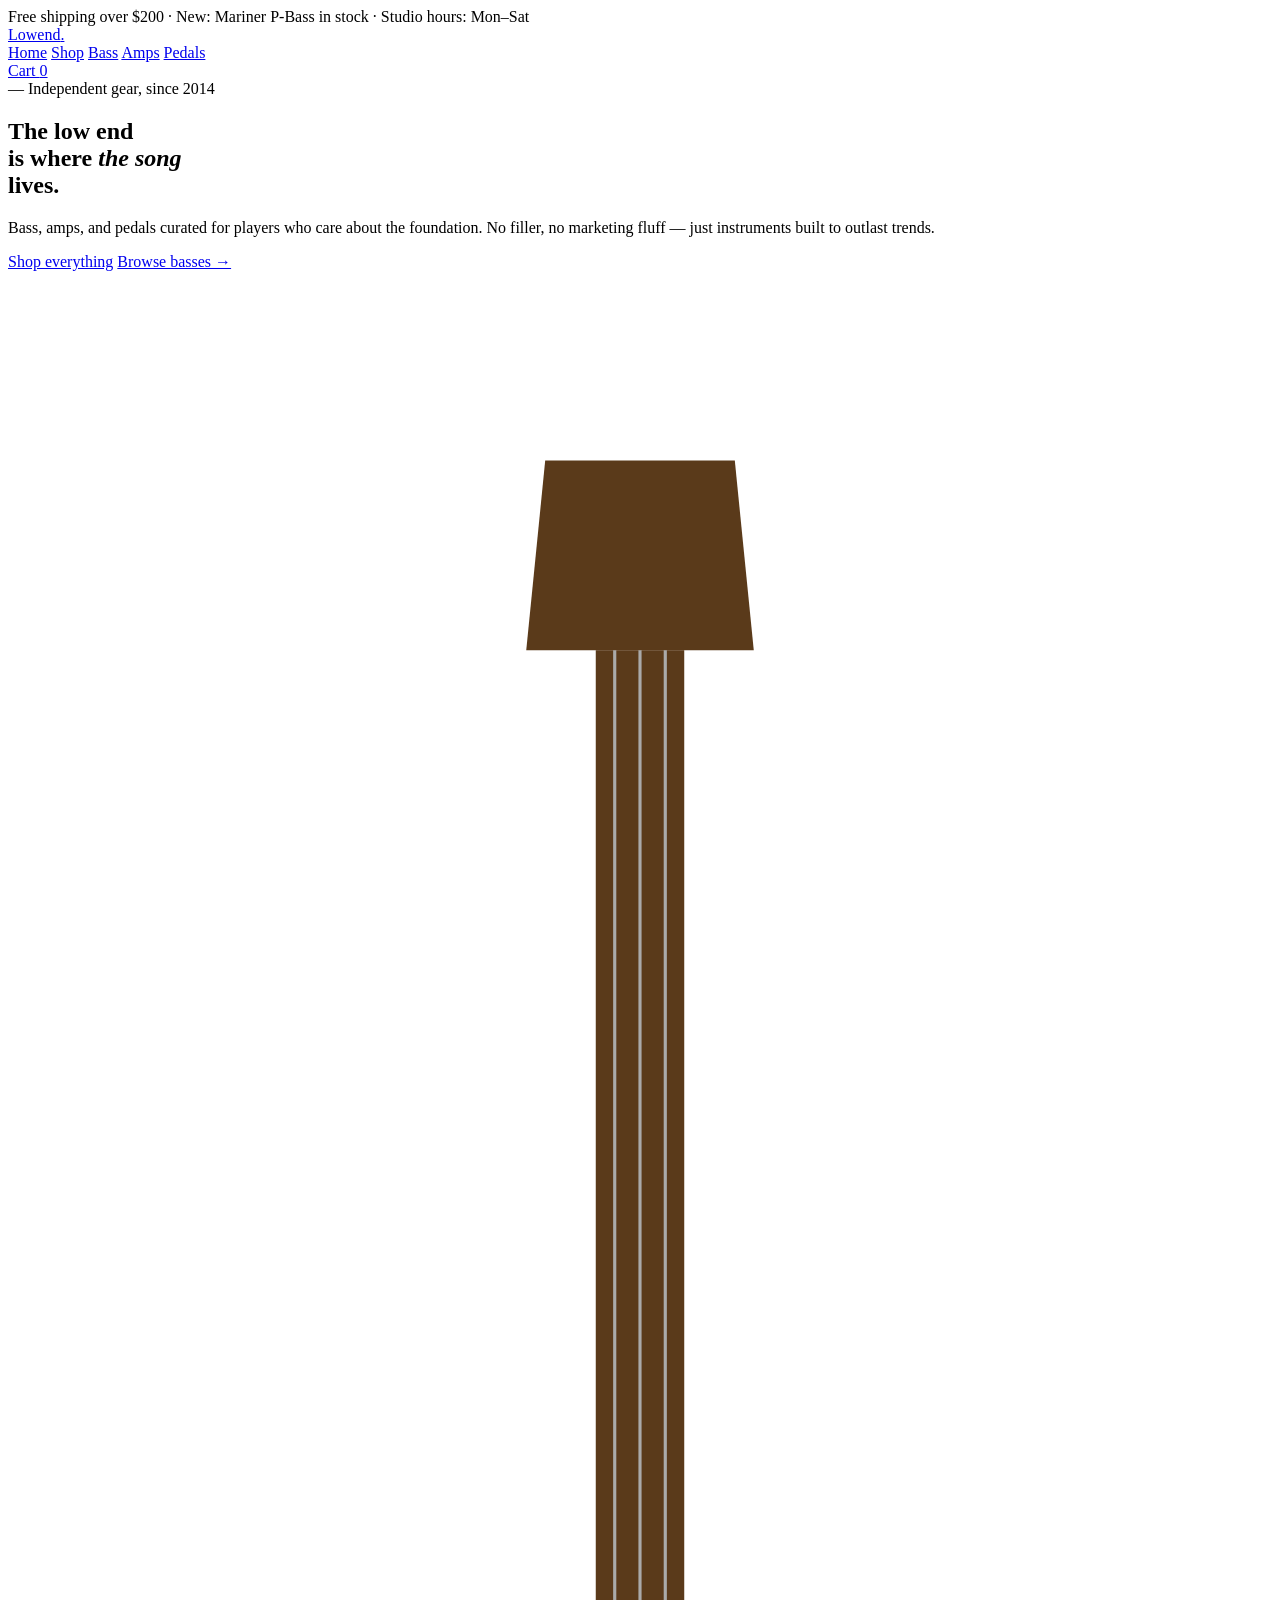
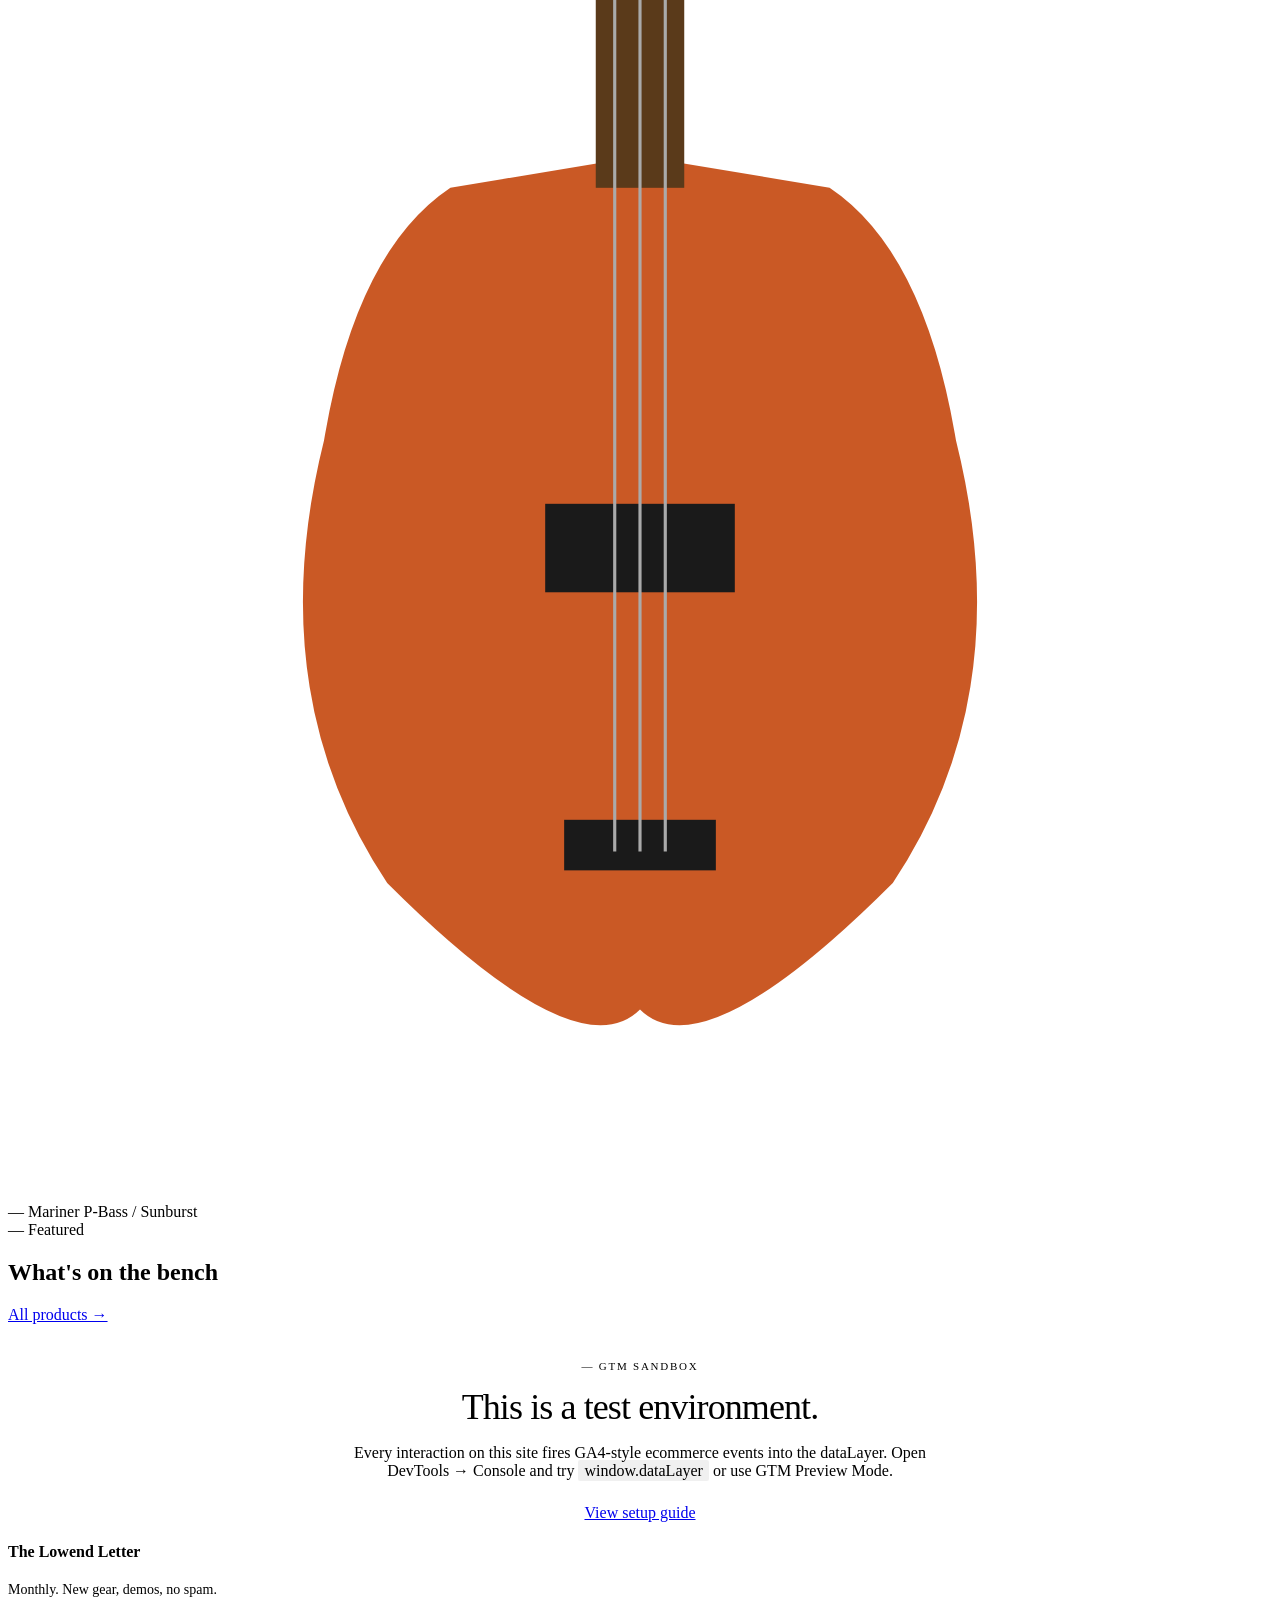
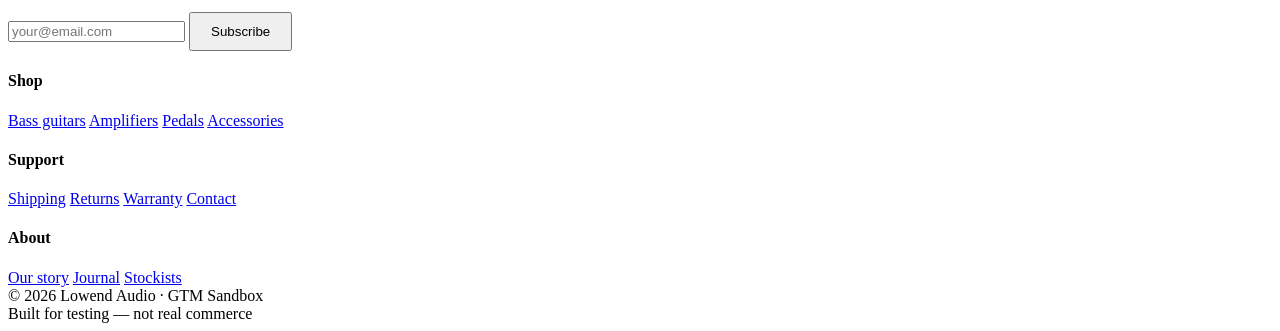
==== index.html @ 5d291529 "Add files via upload" ====
<!DOCTYPE html>
<html lang="en">
<head>
  <meta charset="UTF-8">
  <meta name="viewport" content="width=device-width, initial-scale=1.0">
  <title>Lowend Audio — GTM Sandbox</title>
  <meta name="description" content="Bass, amps, and pedals for players who care about tone. A GTM testing sandbox.">

  <!-- ============================================================
       GTM CONTAINER ID — REPLACE GTM-XXXXXXX BELOW
       This meta tag is read by app.js to show the status banner.
       The actual GTM snippet is just below it.
       ============================================================ -->
  <meta name="gtm-container-id" content="GTM-XXXXXXX">

  <!-- Google Tag Manager -->
  <script>(function(w,d,s,l,i){w[l]=w[l]||[];w[l].push({'gtm.start':
  new Date().getTime(),event:'gtm.js'});var f=d.getElementsByTagName(s)[0],
  j=d.createElement(s),dl=l!='dataLayer'?'&l='+l:'';j.async=true;j.src=
  'https://www.googletagmanager.com/gtm.js?id='+i+dl;f.parentNode.insertBefore(j,f);
  })(window,document,'script','dataLayer','GTM-XXXXXXX');</script>
  <!-- End Google Tag Manager -->

  <link rel="stylesheet" href="assets/css/style.css">
</head>
<body>
  <!-- Google Tag Manager (noscript) -->
  <noscript><iframe src="https://www.googletagmanager.com/ns.html?id=GTM-XXXXXXX"
  height="0" width="0" style="display:none;visibility:hidden"></iframe></noscript>
  <!-- End Google Tag Manager (noscript) -->

  <div class="announce">
    <span>Free shipping over $200 ·</span> New: Mariner P-Bass in stock <span>· Studio hours: Mon–Sat</span>
  </div>

  <div id="gtm-status" class="gtm-status"></div>

  <header class="site-header">
    <div class="header-inner">
      <a href="index.html" class="logo">Lowend<span class="dot">.</span></a>
      <nav class="nav">
        <a href="index.html" class="active">Home</a>
        <a href="products.html">Shop</a>
        <a href="products.html?category=bass">Bass</a>
        <a href="products.html?category=amps">Amps</a>
        <a href="products.html?category=pedals">Pedals</a>
      </nav>
      <div class="header-utils">
        <a href="cart.html" class="cart-link">Cart <span class="cart-count" data-count="0">0</span></a>
      </div>
    </div>
  </header>

  <section class="hero">
    <div class="hero-grid">
      <div>
        <div class="hero-eyebrow">— Independent gear, since 2014</div>
        <h1>The low end<br>is where <em>the song</em><br>lives.</h1>
        <p>Bass, amps, and pedals curated for players who care about the foundation. No filler, no marketing fluff — just instruments built to outlast trends.</p>
        <div class="hero-cta">
          <a href="products.html" class="btn btn-primary">Shop everything</a>
          <a href="products.html?category=bass" class="btn-text">Browse basses →</a>
        </div>
      </div>
      <div class="hero-art">
        <svg class="hero-art-svg" viewBox="0 0 200 400" fill="none">
          <path d="M50 280 Q40 320, 60 350 Q90 380, 100 370 Q110 380, 140 350 Q160 320, 150 280 Q145 250, 130 240 L100 235 L70 240 Q55 250, 50 280 Z" fill="#c8511a" fill-opacity="0.95"/>
          <rect x="93" y="60" width="14" height="180" fill="#5a3a1a"/>
          <path d="M85 30 L115 30 L118 60 L82 60 Z" fill="#5a3a1a"/>
          <rect x="85" y="290" width="30" height="14" fill="#1a1a1a"/>
          <rect x="88" y="340" width="24" height="8" fill="#1a1a1a"/>
          <line x1="96" y1="60" x2="96" y2="345" stroke="#aaa" stroke-width="0.5"/>
          <line x1="100" y1="60" x2="100" y2="345" stroke="#aaa" stroke-width="0.5"/>
          <line x1="104" y1="60" x2="104" y2="345" stroke="#aaa" stroke-width="0.5"/>
        </svg>
        <div class="hero-art-label">— Mariner P-Bass / Sunburst</div>
      </div>
    </div>
  </section>

  <section class="container">
    <div class="section-head">
      <div>
        <span class="eyebrow">— Featured</span>
        <h2>What's on the bench</h2>
      </div>
      <a href="products.html" class="btn-text">All products →</a>
    </div>
    <div class="product-grid" id="featured-grid"></div>
  </section>

  <section class="container" style="padding-top:32px;">
    <div style="background:var(--paper-2);padding:56px var(--pad);text-align:center;border-radius:1px;">
      <span class="eyebrow" style="color:var(--accent);font-family:var(--mono);font-size:11px;letter-spacing:.16em;text-transform:uppercase;">— GTM Sandbox</span>
      <h2 style="font-family:var(--serif);font-weight:300;font-size:36px;letter-spacing:-.025em;margin:12px 0 16px;">This is a test environment.</h2>
      <p style="max-width:600px;margin:0 auto 24px;color:var(--ink-soft);">Every interaction on this site fires GA4-style ecommerce events into the dataLayer. Open DevTools → Console and try <code style="background:rgba(0,0,0,0.06);padding:2px 6px;border-radius:2px;font-family:var(--mono);">window.dataLayer</code> or use GTM Preview Mode.</p>
      <a href="https://github.com/" class="btn btn-outline">View setup guide</a>
    </div>
  </section>

  <footer class="site-footer">
    <div class="footer-inner">
      <div class="footer-col footer-newsletter">
        <h4>The Lowend Letter</h4>
        <p style="font-size:14px;color:var(--ink-soft);margin-bottom:14px;">Monthly. New gear, demos, no spam.</p>
        <form>
          <input type="email" placeholder="your@email.com" required>
          <button type="submit" class="btn btn-primary" style="padding:10px 20px;">Subscribe</button>
        </form>
      </div>
      <div class="footer-col">
        <h4>Shop</h4>
        <a href="products.html?category=bass">Bass guitars</a>
        <a href="products.html?category=amps">Amplifiers</a>
        <a href="products.html?category=pedals">Pedals</a>
        <a href="products.html?category=accessories">Accessories</a>
      </div>
      <div class="footer-col">
        <h4>Support</h4>
        <a href="#">Shipping</a>
        <a href="#">Returns</a>
        <a href="#">Warranty</a>
        <a href="#">Contact</a>
      </div>
      <div class="footer-col">
        <h4>About</h4>
        <a href="#">Our story</a>
        <a href="#">Journal</a>
        <a href="#">Stockists</a>
      </div>
    </div>
    <div class="footer-bottom">
      <div>© 2026 Lowend Audio · GTM Sandbox</div>
      <div>Built for testing — not real commerce</div>
    </div>
  </footer>

  <script src="assets/js/gtm-events.js"></script>
  <script src="assets/js/app.js"></script>
</body>
</html>
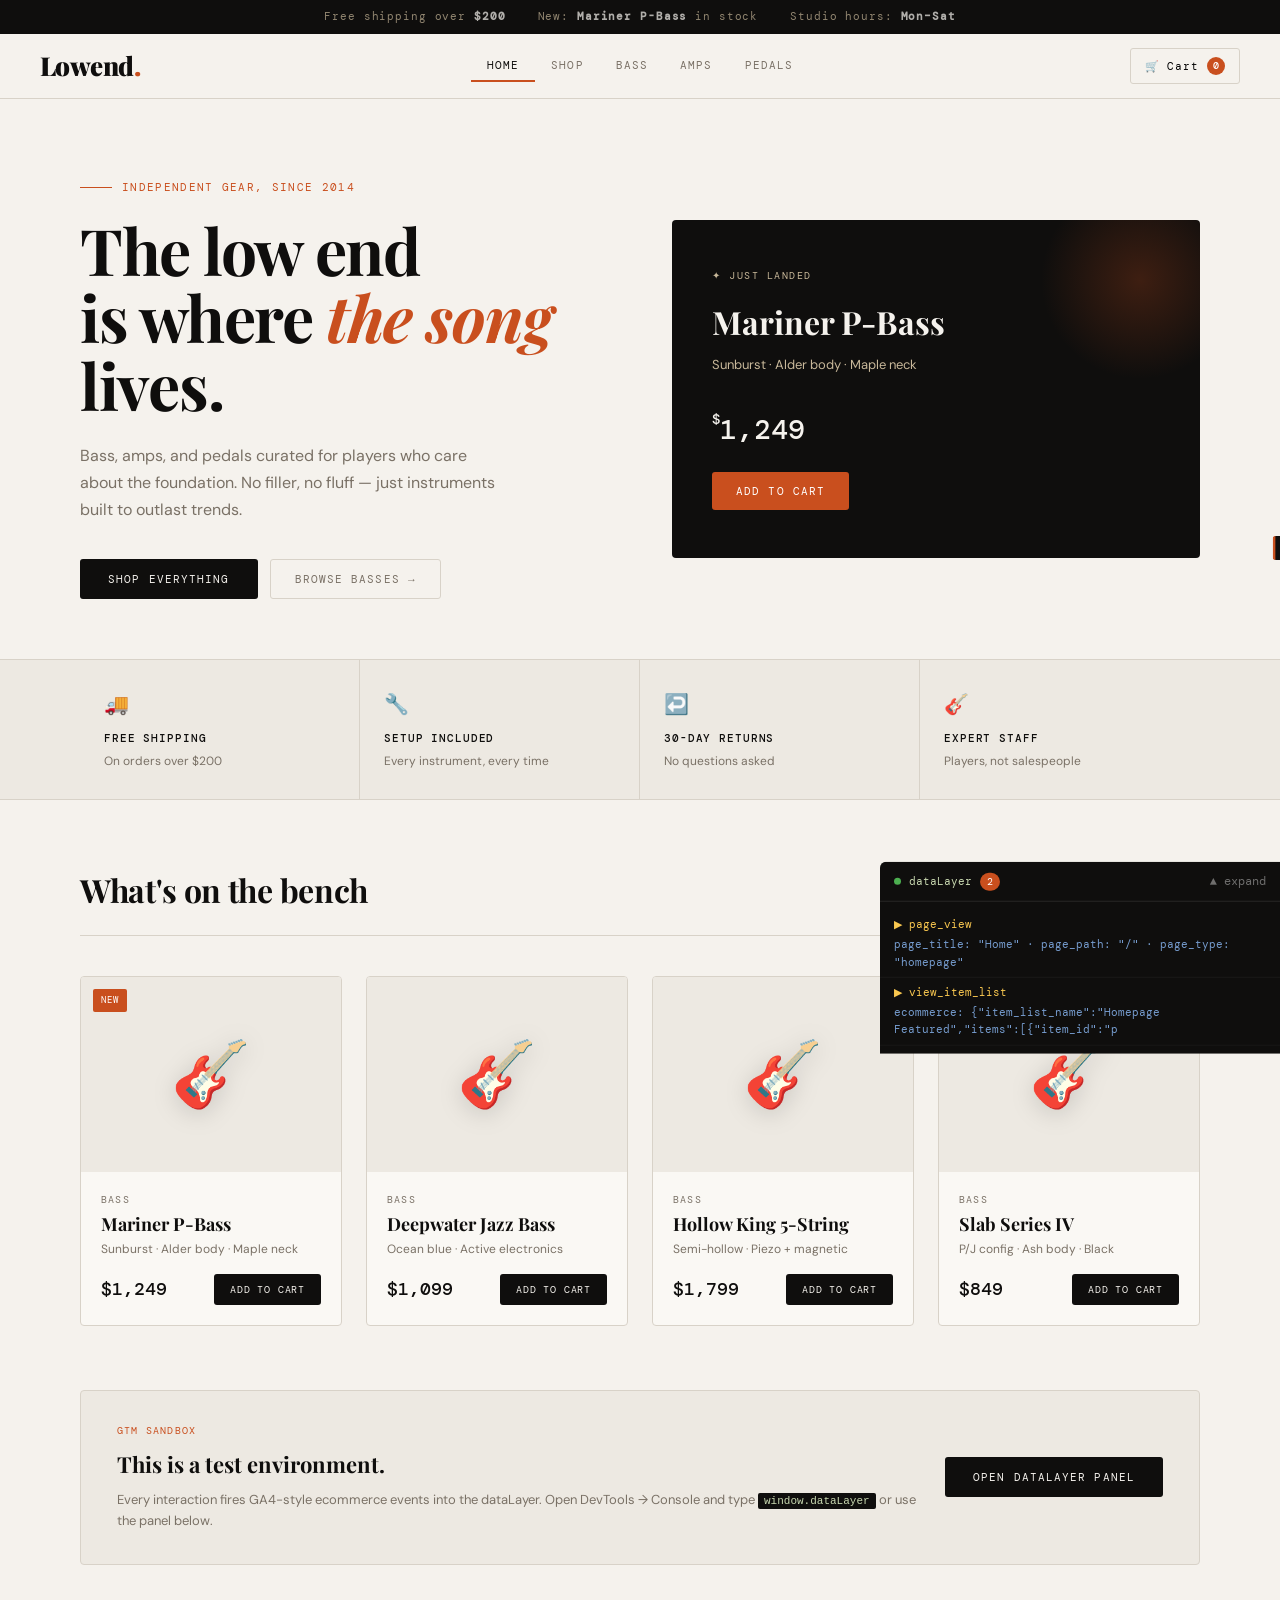
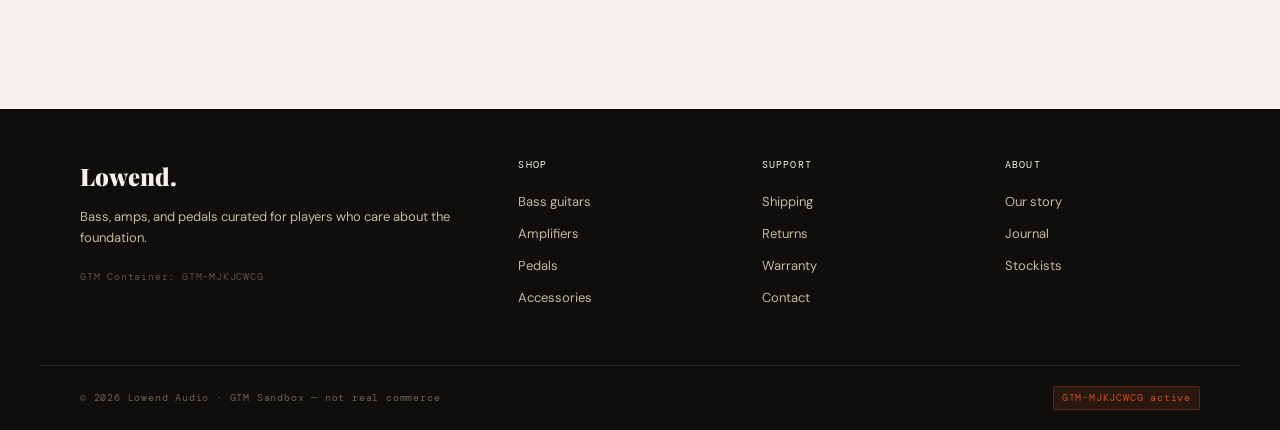
==== commit 328f8542: "Full redesign" ====
--- a/index.html
+++ b/index.html
@@ -1,141 +1,1700 @@
 <!DOCTYPE html>
 <html lang="en">
 <head>
-  <meta charset="UTF-8">
-  <meta name="viewport" content="width=device-width, initial-scale=1.0">
+  <meta charset="UTF-8" />
+  <meta name="viewport" content="width=device-width, initial-scale=1.0" />
   <title>Lowend Audio — GTM Sandbox</title>
-  <meta name="description" content="Bass, amps, and pedals for players who care about tone. A GTM testing sandbox.">
-
-  <!-- ============================================================
-       GTM CONTAINER ID — REPLACE GTM-XXXXXXX BELOW
-       This meta tag is read by app.js to show the status banner.
-       The actual GTM snippet is just below it.
-       ============================================================ -->
-  <meta name="gtm-container-id" content="GTM-XXXXXXX">
-
-  <!-- Google Tag Manager -->
+
+  <!-- GTM -->
   <script>(function(w,d,s,l,i){w[l]=w[l]||[];w[l].push({'gtm.start':
   new Date().getTime(),event:'gtm.js'});var f=d.getElementsByTagName(s)[0],
   j=d.createElement(s),dl=l!='dataLayer'?'&l='+l:'';j.async=true;j.src=
   'https://www.googletagmanager.com/gtm.js?id='+i+dl;f.parentNode.insertBefore(j,f);
-  })(window,document,'script','dataLayer','GTM-XXXXXXX');</script>
-  <!-- End Google Tag Manager -->
-
-  <link rel="stylesheet" href="assets/css/style.css">
+  })(window,document,'script','dataLayer','GTM-MJKJCWCG');</script>
+
+  <link rel="preconnect" href="https://fonts.googleapis.com" />
+  <link rel="preconnect" href="https://fonts.gstatic.com" crossorigin />
+  <link href="https://fonts.googleapis.com/css2?family=Playfair+Display:ital,wght@0,700;0,900;1,700&family=DM+Mono:wght@300;400;500&family=DM+Sans:wght@300;400;500&display=swap" rel="stylesheet" />
+
+  <style>
+    /* ─── Tokens ──────────────────────────────────────────────── */
+    :root {
+      --ink:        #0f0e0d;
+      --paper:      #f5f2ed;
+      --cream:      #ede9e2;
+      --warm-mid:   #c8b89a;
+      --accent:     #c94f1e;
+      --accent-dk:  #a33c12;
+      --muted:      #7a7166;
+      --border:     #d8d2c8;
+      --card-bg:    #faf8f4;
+      --success:    #2d6a4f;
+
+      --f-display: 'Playfair Display', Georgia, serif;
+      --f-mono:    'DM Mono', 'Courier New', monospace;
+      --f-body:    'DM Sans', sans-serif;
+
+      --ease: cubic-bezier(0.25, 0.46, 0.45, 0.94);
+      --r: 3px;
+    }
+
+    /* ─── Reset ───────────────────────────────────────────────── */
+    *, *::before, *::after { box-sizing: border-box; margin: 0; padding: 0; }
+    html { scroll-behavior: smooth; }
+    body {
+      font-family: var(--f-body);
+      background: var(--paper);
+      color: var(--ink);
+      font-size: 15px;
+      line-height: 1.6;
+      min-height: 100vh;
+    }
+    img { display: block; max-width: 100%; }
+    a { color: inherit; text-decoration: none; }
+    button { cursor: pointer; font-family: inherit; border: none; background: none; }
+
+    /* ─── Announcement Bar ────────────────────────────────────── */
+    .ann-bar {
+      background: var(--ink);
+      color: var(--warm-mid);
+      font-family: var(--f-mono);
+      font-size: 11px;
+      letter-spacing: 0.08em;
+      text-align: center;
+      padding: 8px 16px;
+      display: flex;
+      justify-content: center;
+      gap: 32px;
+      flex-wrap: wrap;
+    }
+    .ann-bar span { opacity: 0.7; }
+    .ann-bar strong { color: var(--paper); opacity: 1; }
+
+    /* ─── Header ──────────────────────────────────────────────── */
+    header {
+      position: sticky;
+      top: 0;
+      z-index: 100;
+      background: var(--paper);
+      border-bottom: 1px solid var(--border);
+      padding: 0 40px;
+    }
+    .header-inner {
+      max-width: 1200px;
+      margin: 0 auto;
+      display: grid;
+      grid-template-columns: 1fr auto 1fr;
+      align-items: center;
+      height: 64px;
+    }
+    .logo {
+      font-family: var(--f-display);
+      font-size: 26px;
+      font-weight: 900;
+      letter-spacing: -0.02em;
+      cursor: pointer;
+    }
+    .logo span { color: var(--accent); }
+
+    .main-nav {
+      display: flex;
+      gap: 0;
+      list-style: none;
+    }
+    .main-nav li a, .main-nav li button {
+      font-family: var(--f-mono);
+      font-size: 11px;
+      letter-spacing: 0.1em;
+      text-transform: uppercase;
+      padding: 8px 16px;
+      color: var(--muted);
+      transition: color 0.2s var(--ease);
+      border-bottom: 2px solid transparent;
+      display: block;
+    }
+    .main-nav li a:hover, .main-nav li button:hover { color: var(--ink); }
+    .main-nav li a.active, .main-nav li button.active {
+      color: var(--ink);
+      border-bottom-color: var(--accent);
+    }
+
+    .header-actions {
+      display: flex;
+      align-items: center;
+      justify-content: flex-end;
+      gap: 16px;
+    }
+    .cart-btn {
+      display: flex;
+      align-items: center;
+      gap: 8px;
+      font-family: var(--f-mono);
+      font-size: 11px;
+      letter-spacing: 0.08em;
+      padding: 8px 14px;
+      border: 1px solid var(--border);
+      border-radius: var(--r);
+      transition: all 0.2s var(--ease);
+      position: relative;
+    }
+    .cart-btn:hover { border-color: var(--ink); background: var(--cream); }
+    .cart-count {
+      background: var(--accent);
+      color: white;
+      border-radius: 50%;
+      width: 18px;
+      height: 18px;
+      font-size: 10px;
+      display: flex;
+      align-items: center;
+      justify-content: center;
+      font-weight: 500;
+      transition: transform 0.2s var(--ease);
+    }
+    .cart-count.bump { transform: scale(1.4); }
+
+    /* ─── Page Sections (tabs) ────────────────────────────────── */
+    .page { display: none; }
+    .page.active { display: block; }
+
+    /* ─── HOME ────────────────────────────────────────────────── */
+    .hero {
+      max-width: 1200px;
+      margin: 0 auto;
+      padding: 80px 40px 60px;
+      display: grid;
+      grid-template-columns: 1fr 1fr;
+      gap: 64px;
+      align-items: center;
+    }
+    .hero-text {}
+    .hero-eyebrow {
+      font-family: var(--f-mono);
+      font-size: 11px;
+      letter-spacing: 0.12em;
+      text-transform: uppercase;
+      color: var(--accent);
+      margin-bottom: 20px;
+      display: flex;
+      align-items: center;
+      gap: 10px;
+    }
+    .hero-eyebrow::before {
+      content: '';
+      display: block;
+      width: 32px;
+      height: 1px;
+      background: var(--accent);
+    }
+    .hero-title {
+      font-family: var(--f-display);
+      font-size: clamp(42px, 5vw, 68px);
+      line-height: 1.05;
+      letter-spacing: -0.02em;
+      margin-bottom: 24px;
+    }
+    .hero-title em {
+      font-style: italic;
+      color: var(--accent);
+    }
+    .hero-body {
+      color: var(--muted);
+      font-size: 16px;
+      line-height: 1.7;
+      max-width: 420px;
+      margin-bottom: 36px;
+    }
+    .btn-group { display: flex; gap: 12px; flex-wrap: wrap; }
+    .btn-primary {
+      background: var(--ink);
+      color: var(--paper);
+      padding: 13px 28px;
+      font-family: var(--f-mono);
+      font-size: 11px;
+      letter-spacing: 0.1em;
+      text-transform: uppercase;
+      border-radius: var(--r);
+      transition: background 0.2s var(--ease);
+    }
+    .btn-primary:hover { background: var(--accent); }
+    .btn-ghost {
+      border: 1px solid var(--border);
+      padding: 12px 24px;
+      font-family: var(--f-mono);
+      font-size: 11px;
+      letter-spacing: 0.1em;
+      text-transform: uppercase;
+      border-radius: var(--r);
+      color: var(--muted);
+      transition: all 0.2s var(--ease);
+    }
+    .btn-ghost:hover { border-color: var(--ink); color: var(--ink); }
+
+    .hero-visual {
+      position: relative;
+    }
+    .hero-product-card {
+      background: var(--ink);
+      border-radius: 4px;
+      padding: 48px 40px;
+      color: var(--paper);
+      position: relative;
+      overflow: hidden;
+    }
+    .hero-product-card::before {
+      content: '';
+      position: absolute;
+      top: -40px; right: -40px;
+      width: 200px; height: 200px;
+      border-radius: 50%;
+      background: radial-gradient(circle, rgba(201,79,30,0.25) 0%, transparent 70%);
+    }
+    .hero-product-label {
+      font-family: var(--f-mono);
+      font-size: 10px;
+      letter-spacing: 0.15em;
+      text-transform: uppercase;
+      color: var(--warm-mid);
+      margin-bottom: 12px;
+    }
+    .hero-product-name {
+      font-family: var(--f-display);
+      font-size: 32px;
+      font-weight: 700;
+      margin-bottom: 8px;
+    }
+    .hero-product-sub {
+      color: var(--warm-mid);
+      font-size: 13px;
+      margin-bottom: 32px;
+    }
+    .hero-product-price {
+      font-family: var(--f-mono);
+      font-size: 28px;
+      font-weight: 500;
+      color: var(--paper);
+      margin-bottom: 20px;
+    }
+    .hero-product-price sup {
+      font-size: 14px;
+      vertical-align: top;
+      margin-top: 6px;
+    }
+    .btn-accent {
+      display: inline-block;
+      background: var(--accent);
+      color: white;
+      padding: 12px 24px;
+      font-family: var(--f-mono);
+      font-size: 11px;
+      letter-spacing: 0.1em;
+      text-transform: uppercase;
+      border-radius: var(--r);
+      transition: background 0.2s var(--ease);
+      border: none;
+    }
+    .btn-accent:hover { background: var(--accent-dk); }
+
+    /* Features strip */
+    .features-strip {
+      border-top: 1px solid var(--border);
+      border-bottom: 1px solid var(--border);
+      background: var(--cream);
+    }
+    .features-inner {
+      max-width: 1200px;
+      margin: 0 auto;
+      padding: 0 40px;
+      display: grid;
+      grid-template-columns: repeat(4, 1fr);
+    }
+    .feature-item {
+      padding: 28px 24px;
+      border-right: 1px solid var(--border);
+    }
+    .feature-item:last-child { border-right: none; }
+    .feature-icon {
+      font-size: 20px;
+      margin-bottom: 10px;
+    }
+    .feature-label {
+      font-family: var(--f-mono);
+      font-size: 11px;
+      letter-spacing: 0.08em;
+      text-transform: uppercase;
+      margin-bottom: 4px;
+      font-weight: 500;
+    }
+    .feature-sub { font-size: 12px; color: var(--muted); }
+
+    /* Featured products on homepage */
+    .section {
+      max-width: 1200px;
+      margin: 0 auto;
+      padding: 64px 40px;
+    }
+    .section-header {
+      display: flex;
+      align-items: baseline;
+      justify-content: space-between;
+      margin-bottom: 40px;
+      border-bottom: 1px solid var(--border);
+      padding-bottom: 20px;
+    }
+    .section-title {
+      font-family: var(--f-display);
+      font-size: 32px;
+      letter-spacing: -0.01em;
+    }
+    .section-link {
+      font-family: var(--f-mono);
+      font-size: 11px;
+      letter-spacing: 0.1em;
+      text-transform: uppercase;
+      color: var(--accent);
+      display: flex;
+      align-items: center;
+      gap: 6px;
+      transition: gap 0.2s var(--ease);
+    }
+    .section-link:hover { gap: 10px; }
+
+    /* ─── PRODUCT GRID ────────────────────────────────────────── */
+    .product-grid {
+      display: grid;
+      grid-template-columns: repeat(auto-fill, minmax(260px, 1fr));
+      gap: 24px;
+    }
+    .product-card {
+      background: var(--card-bg);
+      border: 1px solid var(--border);
+      border-radius: 4px;
+      overflow: hidden;
+      transition: transform 0.25s var(--ease), box-shadow 0.25s var(--ease);
+      cursor: pointer;
+    }
+    .product-card:hover {
+      transform: translateY(-4px);
+      box-shadow: 0 12px 32px rgba(15,14,13,0.1);
+    }
+    .product-image {
+      aspect-ratio: 4/3;
+      background: var(--cream);
+      display: flex;
+      align-items: center;
+      justify-content: center;
+      position: relative;
+      overflow: hidden;
+    }
+    .product-emoji {
+      font-size: 64px;
+      line-height: 1;
+      filter: drop-shadow(0 4px 12px rgba(0,0,0,0.15));
+      transition: transform 0.3s var(--ease);
+    }
+    .product-card:hover .product-emoji { transform: scale(1.08) rotate(-2deg); }
+    .product-badge {
+      position: absolute;
+      top: 12px; left: 12px;
+      background: var(--accent);
+      color: white;
+      font-family: var(--f-mono);
+      font-size: 9px;
+      letter-spacing: 0.1em;
+      text-transform: uppercase;
+      padding: 4px 8px;
+      border-radius: 2px;
+    }
+    .product-info { padding: 20px; }
+    .product-category {
+      font-family: var(--f-mono);
+      font-size: 10px;
+      letter-spacing: 0.12em;
+      text-transform: uppercase;
+      color: var(--muted);
+      margin-bottom: 6px;
+    }
+    .product-name {
+      font-family: var(--f-display);
+      font-size: 18px;
+      font-weight: 700;
+      margin-bottom: 4px;
+      line-height: 1.2;
+    }
+    .product-desc {
+      font-size: 12px;
+      color: var(--muted);
+      margin-bottom: 16px;
+      line-height: 1.5;
+    }
+    .product-footer {
+      display: flex;
+      align-items: center;
+      justify-content: space-between;
+    }
+    .product-price {
+      font-family: var(--f-mono);
+      font-size: 18px;
+      font-weight: 500;
+    }
+    .add-to-cart {
+      background: var(--ink);
+      color: var(--paper);
+      padding: 9px 16px;
+      font-family: var(--f-mono);
+      font-size: 10px;
+      letter-spacing: 0.08em;
+      text-transform: uppercase;
+      border-radius: var(--r);
+      transition: background 0.2s var(--ease);
+    }
+    .add-to-cart:hover { background: var(--accent); }
+    .add-to-cart.added {
+      background: var(--success);
+    }
+
+    /* ─── SHOP PAGE ───────────────────────────────────────────── */
+    .shop-layout {
+      max-width: 1200px;
+      margin: 0 auto;
+      padding: 48px 40px;
+    }
+    .shop-header {
+      margin-bottom: 32px;
+    }
+    .shop-title {
+      font-family: var(--f-display);
+      font-size: 40px;
+      letter-spacing: -0.02em;
+      margin-bottom: 8px;
+    }
+    .shop-sub { color: var(--muted); font-size: 14px; }
+
+    .filter-bar {
+      display: flex;
+      gap: 8px;
+      margin-bottom: 32px;
+      flex-wrap: wrap;
+      padding-bottom: 24px;
+      border-bottom: 1px solid var(--border);
+    }
+    .filter-btn {
+      font-family: var(--f-mono);
+      font-size: 11px;
+      letter-spacing: 0.08em;
+      text-transform: uppercase;
+      padding: 8px 16px;
+      border: 1px solid var(--border);
+      border-radius: 2px;
+      color: var(--muted);
+      background: transparent;
+      transition: all 0.2s var(--ease);
+    }
+    .filter-btn:hover { border-color: var(--ink); color: var(--ink); }
+    .filter-btn.active { background: var(--ink); color: var(--paper); border-color: var(--ink); }
+
+    /* ─── CART PAGE ───────────────────────────────────────────── */
+    .cart-layout {
+      max-width: 900px;
+      margin: 0 auto;
+      padding: 48px 40px;
+    }
+    .cart-title {
+      font-family: var(--f-display);
+      font-size: 40px;
+      letter-spacing: -0.02em;
+      margin-bottom: 8px;
+    }
+    .cart-sub { color: var(--muted); margin-bottom: 40px; font-size: 14px; }
+
+    .cart-empty {
+      text-align: center;
+      padding: 80px 0;
+      color: var(--muted);
+    }
+    .cart-empty-icon { font-size: 48px; margin-bottom: 16px; }
+    .cart-empty h3 {
+      font-family: var(--f-display);
+      font-size: 24px;
+      margin-bottom: 8px;
+    }
+
+    .cart-items { margin-bottom: 32px; }
+    .cart-item {
+      display: grid;
+      grid-template-columns: 64px 1fr auto auto;
+      gap: 20px;
+      align-items: center;
+      padding: 20px 0;
+      border-bottom: 1px solid var(--border);
+    }
+    .cart-item-thumb {
+      width: 64px;
+      height: 64px;
+      background: var(--cream);
+      border-radius: 3px;
+      display: flex;
+      align-items: center;
+      justify-content: center;
+      font-size: 28px;
+    }
+    .cart-item-name {
+      font-family: var(--f-display);
+      font-size: 16px;
+      font-weight: 700;
+      margin-bottom: 2px;
+    }
+    .cart-item-cat {
+      font-family: var(--f-mono);
+      font-size: 10px;
+      letter-spacing: 0.1em;
+      text-transform: uppercase;
+      color: var(--muted);
+    }
+    .qty-control {
+      display: flex;
+      align-items: center;
+      gap: 12px;
+      font-family: var(--f-mono);
+      font-size: 14px;
+    }
+    .qty-btn {
+      width: 28px; height: 28px;
+      border: 1px solid var(--border);
+      border-radius: 2px;
+      display: flex; align-items: center; justify-content: center;
+      font-size: 16px;
+      color: var(--muted);
+      transition: all 0.15s;
+    }
+    .qty-btn:hover { border-color: var(--ink); color: var(--ink); }
+    .cart-item-price {
+      font-family: var(--f-mono);
+      font-size: 16px;
+      font-weight: 500;
+      text-align: right;
+      min-width: 80px;
+    }
+    .remove-btn {
+      font-size: 18px;
+      color: var(--muted);
+      line-height: 1;
+      padding: 4px;
+      transition: color 0.15s;
+    }
+    .remove-btn:hover { color: var(--accent); }
+
+    .cart-summary {
+      background: var(--cream);
+      border: 1px solid var(--border);
+      border-radius: 4px;
+      padding: 28px;
+    }
+    .summary-row {
+      display: flex;
+      justify-content: space-between;
+      align-items: center;
+      padding: 8px 0;
+      font-size: 14px;
+      color: var(--muted);
+    }
+    .summary-row.total {
+      border-top: 1px solid var(--border);
+      margin-top: 8px;
+      padding-top: 16px;
+      color: var(--ink);
+      font-family: var(--f-mono);
+      font-size: 18px;
+      font-weight: 500;
+    }
+    .checkout-btn {
+      width: 100%;
+      background: var(--accent);
+      color: white;
+      padding: 16px;
+      font-family: var(--f-mono);
+      font-size: 12px;
+      letter-spacing: 0.12em;
+      text-transform: uppercase;
+      border-radius: var(--r);
+      margin-top: 20px;
+      transition: background 0.2s var(--ease);
+      border: none;
+      cursor: pointer;
+    }
+    .checkout-btn:hover { background: var(--accent-dk); }
+    .checkout-btn:disabled { background: var(--muted); cursor: not-allowed; }
+
+    /* ─── CHECKOUT PAGE ───────────────────────────────────────── */
+    .checkout-layout {
+      max-width: 1000px;
+      margin: 0 auto;
+      padding: 48px 40px;
+      display: grid;
+      grid-template-columns: 1fr 380px;
+      gap: 48px;
+      align-items: start;
+    }
+    .checkout-title {
+      font-family: var(--f-display);
+      font-size: 32px;
+      letter-spacing: -0.02em;
+      margin-bottom: 32px;
+    }
+    .form-section {
+      margin-bottom: 32px;
+    }
+    .form-section-title {
+      font-family: var(--f-mono);
+      font-size: 11px;
+      letter-spacing: 0.12em;
+      text-transform: uppercase;
+      color: var(--muted);
+      margin-bottom: 16px;
+      padding-bottom: 8px;
+      border-bottom: 1px solid var(--border);
+    }
+    .form-row { display: grid; grid-template-columns: 1fr 1fr; gap: 12px; }
+    .form-row.full { grid-template-columns: 1fr; }
+    .form-group { margin-bottom: 12px; }
+    .form-label {
+      display: block;
+      font-family: var(--f-mono);
+      font-size: 10px;
+      letter-spacing: 0.1em;
+      text-transform: uppercase;
+      color: var(--muted);
+      margin-bottom: 6px;
+    }
+    .form-input {
+      width: 100%;
+      padding: 10px 12px;
+      border: 1px solid var(--border);
+      border-radius: var(--r);
+      font-family: var(--f-body);
+      font-size: 14px;
+      background: var(--card-bg);
+      color: var(--ink);
+      transition: border-color 0.2s;
+      outline: none;
+    }
+    .form-input:focus { border-color: var(--ink); }
+
+    .checkout-sidebar {
+      position: sticky;
+      top: 84px;
+    }
+    .order-summary {
+      background: var(--cream);
+      border: 1px solid var(--border);
+      border-radius: 4px;
+      padding: 24px;
+    }
+    .order-summary-title {
+      font-family: var(--f-mono);
+      font-size: 11px;
+      letter-spacing: 0.12em;
+      text-transform: uppercase;
+      color: var(--muted);
+      margin-bottom: 20px;
+    }
+    .order-item {
+      display: flex;
+      gap: 12px;
+      align-items: center;
+      margin-bottom: 12px;
+    }
+    .order-item-thumb {
+      width: 44px; height: 44px;
+      background: var(--paper);
+      border-radius: 3px;
+      display: flex; align-items: center; justify-content: center;
+      font-size: 20px;
+      flex-shrink: 0;
+    }
+    .order-item-details { flex: 1; }
+    .order-item-name { font-size: 13px; font-weight: 500; }
+    .order-item-qty { font-family: var(--f-mono); font-size: 11px; color: var(--muted); }
+    .order-item-price { font-family: var(--f-mono); font-size: 13px; }
+
+    .place-order-btn {
+      width: 100%;
+      background: var(--ink);
+      color: var(--paper);
+      padding: 15px;
+      font-family: var(--f-mono);
+      font-size: 12px;
+      letter-spacing: 0.12em;
+      text-transform: uppercase;
+      border-radius: var(--r);
+      margin-top: 20px;
+      transition: background 0.2s var(--ease);
+      border: none;
+      cursor: pointer;
+    }
+    .place-order-btn:hover { background: var(--accent); }
+
+    /* ─── CONFIRMATION PAGE ───────────────────────────────────── */
+    .confirm-layout {
+      max-width: 640px;
+      margin: 0 auto;
+      padding: 80px 40px;
+      text-align: center;
+    }
+    .confirm-icon { font-size: 56px; margin-bottom: 24px; }
+    .confirm-title {
+      font-family: var(--f-display);
+      font-size: 42px;
+      letter-spacing: -0.02em;
+      margin-bottom: 12px;
+    }
+    .confirm-sub {
+      color: var(--muted);
+      font-size: 16px;
+      margin-bottom: 40px;
+      line-height: 1.7;
+    }
+    .confirm-order-num {
+      font-family: var(--f-mono);
+      font-size: 13px;
+      letter-spacing: 0.08em;
+      color: var(--muted);
+      background: var(--cream);
+      border: 1px solid var(--border);
+      border-radius: 3px;
+      padding: 12px 24px;
+      display: inline-block;
+      margin-bottom: 40px;
+    }
+    .confirm-order-num strong { color: var(--ink); }
+
+    /* ─── DATALAYER PANEL ─────────────────────────────────────── */
+    .dl-panel {
+      position: fixed;
+      bottom: 0; right: 0;
+      width: 400px;
+      max-height: 320px;
+      background: var(--ink);
+      color: #c8d8b0;
+      font-family: var(--f-mono);
+      font-size: 11px;
+      z-index: 9999;
+      border-top-left-radius: 6px;
+      display: flex;
+      flex-direction: column;
+      transform: translateY(calc(100% - 38px));
+      transition: transform 0.3s var(--ease);
+    }
+    .dl-panel.open { transform: translateY(0); }
+    .dl-header {
+      display: flex;
+      align-items: center;
+      justify-content: space-between;
+      padding: 10px 14px;
+      cursor: pointer;
+      border-bottom: 1px solid rgba(255,255,255,0.1);
+      flex-shrink: 0;
+    }
+    .dl-header-left {
+      display: flex;
+      align-items: center;
+      gap: 8px;
+    }
+    .dl-dot {
+      width: 7px; height: 7px;
+      border-radius: 50%;
+      background: #4caf50;
+      animation: pulse 2s infinite;
+    }
+    @keyframes pulse {
+      0%, 100% { opacity: 1; }
+      50% { opacity: 0.4; }
+    }
+    .dl-badge {
+      background: var(--accent);
+      color: white;
+      border-radius: 10px;
+      padding: 1px 7px;
+      font-size: 10px;
+    }
+    .dl-log {
+      overflow-y: auto;
+      flex: 1;
+      padding: 8px 0;
+    }
+    .dl-entry {
+      padding: 6px 14px;
+      border-bottom: 1px solid rgba(255,255,255,0.05);
+      animation: slideIn 0.2s var(--ease);
+    }
+    @keyframes slideIn {
+      from { opacity: 0; transform: translateX(8px); }
+      to { opacity: 1; transform: translateX(0); }
+    }
+    .dl-entry-event {
+      color: #f9c74f;
+      margin-bottom: 2px;
+    }
+    .dl-entry-data { color: #90c0ff; opacity: 0.8; }
+
+    /* ─── FOOTER ──────────────────────────────────────────────── */
+    footer {
+      background: var(--ink);
+      color: var(--warm-mid);
+      margin-top: 80px;
+    }
+    .footer-inner {
+      max-width: 1200px;
+      margin: 0 auto;
+      padding: 48px 40px;
+      display: grid;
+      grid-template-columns: 2fr 1fr 1fr 1fr;
+      gap: 48px;
+    }
+    .footer-brand {}
+    .footer-logo {
+      font-family: var(--f-display);
+      font-size: 24px;
+      font-weight: 900;
+      color: var(--paper);
+      margin-bottom: 12px;
+    }
+    .footer-tagline { font-size: 13px; line-height: 1.6; margin-bottom: 20px; }
+    .footer-col-title {
+      font-family: var(--f-mono);
+      font-size: 10px;
+      letter-spacing: 0.12em;
+      text-transform: uppercase;
+      color: var(--paper);
+      margin-bottom: 16px;
+    }
+    .footer-links { list-style: none; }
+    .footer-links li { margin-bottom: 8px; }
+    .footer-links a {
+      font-size: 13px;
+      transition: color 0.15s;
+    }
+    .footer-links a:hover { color: var(--paper); }
+    .footer-bottom {
+      border-top: 1px solid rgba(255,255,255,0.1);
+      padding: 20px 40px;
+      max-width: 1200px;
+      margin: 0 auto;
+      display: flex;
+      justify-content: space-between;
+      align-items: center;
+      font-family: var(--f-mono);
+      font-size: 10px;
+      letter-spacing: 0.08em;
+      color: rgba(200,184,154,0.5);
+    }
+    .gtm-note {
+      background: rgba(201,79,30,0.15);
+      border: 1px solid rgba(201,79,30,0.3);
+      border-radius: 2px;
+      padding: 3px 8px;
+      color: var(--accent);
+    }
+
+    /* ─── Toast ───────────────────────────────────────────────── */
+    .toast {
+      position: fixed;
+      bottom: 340px;
+      right: 16px;
+      background: var(--ink);
+      color: var(--paper);
+      font-family: var(--f-mono);
+      font-size: 12px;
+      padding: 12px 20px;
+      border-radius: 3px;
+      border-left: 3px solid var(--accent);
+      z-index: 9998;
+      transform: translateX(120%);
+      transition: transform 0.3s var(--ease);
+    }
+    .toast.show { transform: translateX(0); }
+
+    /* ─── Utility ─────────────────────────────────────────────── */
+    .hidden { display: none !important; }
+    .text-muted { color: var(--muted); }
+  </style>
 </head>
 <body>
-  <!-- Google Tag Manager (noscript) -->
-  <noscript><iframe src="https://www.googletagmanager.com/ns.html?id=GTM-XXXXXXX"
-  height="0" width="0" style="display:none;visibility:hidden"></iframe></noscript>
-  <!-- End Google Tag Manager (noscript) -->
-
-  <div class="announce">
-    <span>Free shipping over $200 ·</span> New: Mariner P-Bass in stock <span>· Studio hours: Mon–Sat</span>
+
+<!-- GTM noscript -->
+<noscript><iframe src="https://www.googletagmanager.com/ns.html?id=GTM-MJKJCWCG" height="0" width="0" style="display:none;visibility:hidden"></iframe></noscript>
+
+<!-- Announcement Bar -->
+<div class="ann-bar">
+  <span>Free shipping over <strong>$200</strong></span>
+  <span>New: <strong>Mariner P-Bass</strong> in stock</span>
+  <span>Studio hours: <strong>Mon–Sat</strong></span>
+</div>
+
+<!-- Header -->
+<header>
+  <div class="header-inner">
+    <div class="logo" onclick="navigate('home')">Lowend<span>.</span></div>
+
+    <nav>
+      <ul class="main-nav">
+        <li><button class="nav-btn active" data-page="home" onclick="navigate('home')">Home</button></li>
+        <li><button class="nav-btn" data-page="shop" onclick="navigate('shop')">Shop</button></li>
+        <li><button class="nav-btn" data-page="shop" onclick="navigate('shop','bass')">Bass</button></li>
+        <li><button class="nav-btn" data-page="shop" onclick="navigate('shop','amps')">Amps</button></li>
+        <li><button class="nav-btn" data-page="shop" onclick="navigate('shop','pedals')">Pedals</button></li>
+      </ul>
+    </nav>
+
+    <div class="header-actions">
+      <button class="cart-btn" onclick="navigate('cart')" data-track="cart-icon-click">
+        🛒 Cart <span class="cart-count" id="cartCount">0</span>
+      </button>
+    </div>
   </div>
-
-  <div id="gtm-status" class="gtm-status"></div>
-
-  <header class="site-header">
-    <div class="header-inner">
-      <a href="index.html" class="logo">Lowend<span class="dot">.</span></a>
-      <nav class="nav">
-        <a href="index.html" class="active">Home</a>
-        <a href="products.html">Shop</a>
-        <a href="products.html?category=bass">Bass</a>
-        <a href="products.html?category=amps">Amps</a>
-        <a href="products.html?category=pedals">Pedals</a>
-      </nav>
-      <div class="header-utils">
-        <a href="cart.html" class="cart-link">Cart <span class="cart-count" data-count="0">0</span></a>
+</header>
+
+<!-- Toast -->
+<div class="toast" id="toast"></div>
+
+<!-- ═══════════════════════════════════════════════════════════
+     PAGE: HOME
+════════════════════════════════════════════════════════════ -->
+<div class="page active" id="page-home">
+
+  <!-- Hero -->
+  <div class="hero">
+    <div class="hero-text">
+      <div class="hero-eyebrow">Independent gear, since 2014</div>
+      <h1 class="hero-title">The low end<br/>is where <em>the song</em><br/>lives.</h1>
+      <p class="hero-body">Bass, amps, and pedals curated for players who care about the foundation. No filler, no fluff — just instruments built to outlast trends.</p>
+      <div class="btn-group">
+        <button class="btn-primary" onclick="navigate('shop')" data-track="hero-cta-shop">Shop everything</button>
+        <button class="btn-ghost" onclick="navigate('shop','bass')" data-track="hero-cta-bass">Browse basses →</button>
       </div>
     </div>
-  </header>
-
-  <section class="hero">
-    <div class="hero-grid">
+    <div class="hero-visual">
+      <div class="hero-product-card">
+        <div class="hero-product-label">✦ Just landed</div>
+        <div class="hero-product-name">Mariner P-Bass</div>
+        <div class="hero-product-sub">Sunburst · Alder body · Maple neck</div>
+        <div class="hero-product-price"><sup>$</sup>1,249</div>
+        <button class="btn-accent" onclick="addToCartById('p1')" data-track="hero-add-to-cart">Add to cart</button>
+      </div>
+    </div>
+  </div>
+
+  <!-- Features strip -->
+  <div class="features-strip">
+    <div class="features-inner">
+      <div class="feature-item">
+        <div class="feature-icon">🚚</div>
+        <div class="feature-label">Free shipping</div>
+        <div class="feature-sub">On orders over $200</div>
+      </div>
+      <div class="feature-item">
+        <div class="feature-icon">🔧</div>
+        <div class="feature-label">Setup included</div>
+        <div class="feature-sub">Every instrument, every time</div>
+      </div>
+      <div class="feature-item">
+        <div class="feature-icon">↩️</div>
+        <div class="feature-label">30-day returns</div>
+        <div class="feature-sub">No questions asked</div>
+      </div>
+      <div class="feature-item">
+        <div class="feature-icon">🎸</div>
+        <div class="feature-label">Expert staff</div>
+        <div class="feature-sub">Players, not salespeople</div>
+      </div>
+    </div>
+  </div>
+
+  <!-- Featured products -->
+  <div class="section">
+    <div class="section-header">
+      <h2 class="section-title">What's on the bench</h2>
+      <button class="section-link" onclick="navigate('shop')" data-track="home-all-products-link">All products →</button>
+    </div>
+    <div class="product-grid" id="homeFeatured"></div>
+  </div>
+
+  <!-- GTM sandbox callout -->
+  <div class="section" style="padding-top:0">
+    <div style="background:var(--cream);border:1px solid var(--border);border-radius:4px;padding:32px 36px;display:grid;grid-template-columns:1fr auto;gap:24px;align-items:center">
       <div>
-        <div class="hero-eyebrow">— Independent gear, since 2014</div>
-        <h1>The low end<br>is where <em>the song</em><br>lives.</h1>
-        <p>Bass, amps, and pedals curated for players who care about the foundation. No filler, no marketing fluff — just instruments built to outlast trends.</p>
-        <div class="hero-cta">
-          <a href="products.html" class="btn btn-primary">Shop everything</a>
-          <a href="products.html?category=bass" class="btn-text">Browse basses →</a>
+        <div style="font-family:var(--f-mono);font-size:10px;letter-spacing:0.12em;text-transform:uppercase;color:var(--accent);margin-bottom:8px">GTM Sandbox</div>
+        <h3 style="font-family:var(--f-display);font-size:22px;margin-bottom:8px">This is a test environment.</h3>
+        <p style="color:var(--muted);font-size:13px;line-height:1.6">Every interaction fires GA4-style ecommerce events into the dataLayer. Open DevTools → Console and type <code style="background:var(--ink);color:#c8d8b0;padding:2px 6px;border-radius:2px;font-size:11px">window.dataLayer</code> or use the panel below.</p>
+      </div>
+      <div>
+        <button class="btn-primary" onclick="toggleDL()" data-track="sandbox-open-datalayer">Open dataLayer panel</button>
+      </div>
+    </div>
+  </div>
+
+</div><!-- /page-home -->
+
+
+<!-- ═══════════════════════════════════════════════════════════
+     PAGE: SHOP
+════════════════════════════════════════════════════════════ -->
+<div class="page" id="page-shop">
+  <div class="shop-layout">
+    <div class="shop-header">
+      <h1 class="shop-title">The Shop</h1>
+      <p class="shop-sub">Handpicked basses, amps, and pedals — everything we'd play ourselves.</p>
+    </div>
+    <div class="filter-bar" id="filterBar">
+      <button class="filter-btn active" data-filter="all" onclick="filterProducts('all')">All</button>
+      <button class="filter-btn" data-filter="bass" onclick="filterProducts('bass')">Bass Guitars</button>
+      <button class="filter-btn" data-filter="amps" onclick="filterProducts('amps')">Amplifiers</button>
+      <button class="filter-btn" data-filter="pedals" onclick="filterProducts('pedals')">Pedals</button>
+      <button class="filter-btn" data-filter="accessories" onclick="filterProducts('accessories')">Accessories</button>
+    </div>
+    <div class="product-grid" id="shopGrid"></div>
+  </div>
+</div>
+
+
+<!-- ═══════════════════════════════════════════════════════════
+     PAGE: CART
+════════════════════════════════════════════════════════════ -->
+<div class="page" id="page-cart">
+  <div class="cart-layout">
+    <h1 class="cart-title">Your Cart</h1>
+    <p class="cart-sub" id="cartSubtitle"></p>
+    <div id="cartBody"></div>
+  </div>
+</div>
+
+
+<!-- ═══════════════════════════════════════════════════════════
+     PAGE: CHECKOUT
+════════════════════════════════════════════════════════════ -->
+<div class="page" id="page-checkout">
+  <div class="checkout-layout">
+    <div>
+      <h1 class="checkout-title">Checkout</h1>
+
+      <div class="form-section">
+        <div class="form-section-title">Contact information</div>
+        <div class="form-row">
+          <div class="form-group">
+            <label class="form-label">First name</label>
+            <input class="form-input" id="fname" type="text" placeholder="Jane" />
+          </div>
+          <div class="form-group">
+            <label class="form-label">Last name</label>
+            <input class="form-input" id="lname" type="text" placeholder="Smith" />
+          </div>
+        </div>
+        <div class="form-row full">
+          <div class="form-group">
+            <label class="form-label">Email</label>
+            <input class="form-input" id="email" type="email" placeholder="jane@example.com" data-track="checkout-email-field" />
+          </div>
         </div>
       </div>
-      <div class="hero-art">
-        <svg class="hero-art-svg" viewBox="0 0 200 400" fill="none">
-          <path d="M50 280 Q40 320, 60 350 Q90 380, 100 370 Q110 380, 140 350 Q160 320, 150 280 Q145 250, 130 240 L100 235 L70 240 Q55 250, 50 280 Z" fill="#c8511a" fill-opacity="0.95"/>
-          <rect x="93" y="60" width="14" height="180" fill="#5a3a1a"/>
-          <path d="M85 30 L115 30 L118 60 L82 60 Z" fill="#5a3a1a"/>
-          <rect x="85" y="290" width="30" height="14" fill="#1a1a1a"/>
-          <rect x="88" y="340" width="24" height="8" fill="#1a1a1a"/>
-          <line x1="96" y1="60" x2="96" y2="345" stroke="#aaa" stroke-width="0.5"/>
-          <line x1="100" y1="60" x2="100" y2="345" stroke="#aaa" stroke-width="0.5"/>
-          <line x1="104" y1="60" x2="104" y2="345" stroke="#aaa" stroke-width="0.5"/>
-        </svg>
-        <div class="hero-art-label">— Mariner P-Bass / Sunburst</div>
+
+      <div class="form-section">
+        <div class="form-section-title">Shipping address</div>
+        <div class="form-row full">
+          <div class="form-group">
+            <label class="form-label">Address</label>
+            <input class="form-input" type="text" placeholder="123 Main St" />
+          </div>
+        </div>
+        <div class="form-row">
+          <div class="form-group">
+            <label class="form-label">City</label>
+            <input class="form-input" type="text" placeholder="Melbourne" />
+          </div>
+          <div class="form-group">
+            <label class="form-label">Postcode</label>
+            <input class="form-input" type="text" placeholder="3000" />
+          </div>
+        </div>
+      </div>
+
+      <div class="form-section">
+        <div class="form-section-title">Payment</div>
+        <div class="form-row full">
+          <div class="form-group">
+            <label class="form-label">Card number</label>
+            <input class="form-input" type="text" placeholder="4242 4242 4242 4242" maxlength="19" data-track="checkout-card-field" />
+          </div>
+        </div>
+        <div class="form-row">
+          <div class="form-group">
+            <label class="form-label">Expiry</label>
+            <input class="form-input" type="text" placeholder="MM / YY" />
+          </div>
+          <div class="form-group">
+            <label class="form-label">CVC</label>
+            <input class="form-input" type="text" placeholder="123" />
+          </div>
+        </div>
       </div>
     </div>
-  </section>
-
-  <section class="container">
-    <div class="section-head">
-      <div>
-        <span class="eyebrow">— Featured</span>
-        <h2>What's on the bench</h2>
-      </div>
-      <a href="products.html" class="btn-text">All products →</a>
-    </div>
-    <div class="product-grid" id="featured-grid"></div>
-  </section>
-
-  <section class="container" style="padding-top:32px;">
-    <div style="background:var(--paper-2);padding:56px var(--pad);text-align:center;border-radius:1px;">
-      <span class="eyebrow" style="color:var(--accent);font-family:var(--mono);font-size:11px;letter-spacing:.16em;text-transform:uppercase;">— GTM Sandbox</span>
-      <h2 style="font-family:var(--serif);font-weight:300;font-size:36px;letter-spacing:-.025em;margin:12px 0 16px;">This is a test environment.</h2>
-      <p style="max-width:600px;margin:0 auto 24px;color:var(--ink-soft);">Every interaction on this site fires GA4-style ecommerce events into the dataLayer. Open DevTools → Console and try <code style="background:rgba(0,0,0,0.06);padding:2px 6px;border-radius:2px;font-family:var(--mono);">window.dataLayer</code> or use GTM Preview Mode.</p>
-      <a href="https://github.com/" class="btn btn-outline">View setup guide</a>
-    </div>
-  </section>
-
-  <footer class="site-footer">
-    <div class="footer-inner">
-      <div class="footer-col footer-newsletter">
-        <h4>The Lowend Letter</h4>
-        <p style="font-size:14px;color:var(--ink-soft);margin-bottom:14px;">Monthly. New gear, demos, no spam.</p>
-        <form>
-          <input type="email" placeholder="your@email.com" required>
-          <button type="submit" class="btn btn-primary" style="padding:10px 20px;">Subscribe</button>
-        </form>
-      </div>
-      <div class="footer-col">
-        <h4>Shop</h4>
-        <a href="products.html?category=bass">Bass guitars</a>
-        <a href="products.html?category=amps">Amplifiers</a>
-        <a href="products.html?category=pedals">Pedals</a>
-        <a href="products.html?category=accessories">Accessories</a>
-      </div>
-      <div class="footer-col">
-        <h4>Support</h4>
-        <a href="#">Shipping</a>
-        <a href="#">Returns</a>
-        <a href="#">Warranty</a>
-        <a href="#">Contact</a>
-      </div>
-      <div class="footer-col">
-        <h4>About</h4>
-        <a href="#">Our story</a>
-        <a href="#">Journal</a>
-        <a href="#">Stockists</a>
+
+    <!-- Sidebar -->
+    <div class="checkout-sidebar">
+      <div class="order-summary">
+        <div class="order-summary-title">Order summary</div>
+        <div id="checkoutItems"></div>
+        <div id="checkoutTotals"></div>
+        <button class="place-order-btn" onclick="placeOrder()" data-track="place-order-btn">Place order</button>
       </div>
     </div>
-    <div class="footer-bottom">
-      <div>© 2026 Lowend Audio · GTM Sandbox</div>
-      <div>Built for testing — not real commerce</div>
+  </div>
+</div>
+
+
+<!-- ═══════════════════════════════════════════════════════════
+     PAGE: CONFIRMATION
+════════════════════════════════════════════════════════════ -->
+<div class="page" id="page-confirm">
+  <div class="confirm-layout">
+    <div class="confirm-icon">✅</div>
+    <h1 class="confirm-title">Order placed!</h1>
+    <p class="confirm-sub">Thanks for your order. This is a sandbox — no real transaction occurred, but a <code style="font-size:13px">purchase</code> event has been pushed to the dataLayer.</p>
+    <div class="confirm-order-num">Order <strong id="confirmOrderNum">#LW-000000</strong></div>
+    <div class="btn-group" style="justify-content:center">
+      <button class="btn-primary" onclick="navigate('shop')" data-track="confirm-continue-shopping">Continue shopping</button>
+      <button class="btn-ghost" onclick="toggleDL()" data-track="confirm-view-datalayer">View dataLayer →</button>
     </div>
-  </footer>
-
-  <script src="assets/js/gtm-events.js"></script>
-  <script src="assets/js/app.js"></script>
+  </div>
+</div>
+
+
+<!-- ─── Footer ─────────────────────────────────────────────── -->
+<footer>
+  <div class="footer-inner">
+    <div class="footer-brand">
+      <div class="footer-logo">Lowend.</div>
+      <p class="footer-tagline">Bass, amps, and pedals curated for players who care about the foundation.</p>
+      <div style="font-family:var(--f-mono);font-size:10px;letter-spacing:0.08em;color:rgba(200,184,154,0.4)">GTM Container: GTM-MJKJCWCG</div>
+    </div>
+    <div>
+      <div class="footer-col-title">Shop</div>
+      <ul class="footer-links">
+        <li><a href="#" onclick="navigate('shop','bass')">Bass guitars</a></li>
+        <li><a href="#" onclick="navigate('shop','amps')">Amplifiers</a></li>
+        <li><a href="#" onclick="navigate('shop','pedals')">Pedals</a></li>
+        <li><a href="#" onclick="navigate('shop','accessories')">Accessories</a></li>
+      </ul>
+    </div>
+    <div>
+      <div class="footer-col-title">Support</div>
+      <ul class="footer-links">
+        <li><a href="#" data-track="footer-shipping">Shipping</a></li>
+        <li><a href="#" data-track="footer-returns">Returns</a></li>
+        <li><a href="#" data-track="footer-warranty">Warranty</a></li>
+        <li><a href="#" data-track="footer-contact">Contact</a></li>
+      </ul>
+    </div>
+    <div>
+      <div class="footer-col-title">About</div>
+      <ul class="footer-links">
+        <li><a href="#" data-track="footer-story">Our story</a></li>
+        <li><a href="#" data-track="footer-journal">Journal</a></li>
+        <li><a href="#" data-track="footer-stockists">Stockists</a></li>
+      </ul>
+    </div>
+  </div>
+  <div class="footer-bottom">
+    <span>© 2026 Lowend Audio · GTM Sandbox — not real commerce</span>
+    <span class="gtm-note">GTM-MJKJCWCG active</span>
+  </div>
+</footer>
+
+
+<!-- ─── dataLayer Panel ────────────────────────────────────── -->
+<div class="dl-panel" id="dlPanel">
+  <div class="dl-header" onclick="toggleDL()">
+    <div class="dl-header-left">
+      <div class="dl-dot"></div>
+      <span>dataLayer</span>
+      <span class="dl-badge" id="dlBadge">0</span>
+    </div>
+    <span id="dlChevron" style="color:rgba(255,255,255,0.4);font-size:12px">▲ expand</span>
+  </div>
+  <div class="dl-log" id="dlLog"></div>
+</div>
+
+
+<!-- ═══════════════════════════════════════════════════════════
+     JAVASCRIPT
+════════════════════════════════════════════════════════════ -->
+<script>
+// ─── dataLayer init ────────────────────────────────────────
+window.dataLayer = window.dataLayer || [];
+
+// ─── Product catalogue ─────────────────────────────────────
+const PRODUCTS = [
+  { id:'p1',  name:'Mariner P-Bass',        category:'bass',        price:1249, emoji:'🎸', desc:'Sunburst · Alder body · Maple neck', badge:'New' },
+  { id:'p2',  name:'Deepwater Jazz Bass',   category:'bass',        price:1099, emoji:'🎸', desc:'Ocean blue · Active electronics' },
+  { id:'p3',  name:'Hollow King 5-String',  category:'bass',        price:1799, emoji:'🎸', desc:'Semi-hollow · Piezo + magnetic' },
+  { id:'p4',  name:'Slab Series IV',        category:'bass',        price:849,  emoji:'🎸', desc:'P/J config · Ash body · Black', badge:'Sale' },
+  { id:'p5',  name:'Ironhead 200W Combo',   category:'amps',        price:699,  emoji:'🔊', desc:'Class D · 1×15" · DI out' },
+  { id:'p6',  name:'Watt Foundry 500',      category:'amps',        price:1150, emoji:'🔊', desc:'Tube preamp · 500W solid state' },
+  { id:'p7',  name:'Coastal 112 Cabinet',   category:'amps',        price:549,  emoji:'🔊', desc:'Eminence driver · Birch ply' },
+  { id:'p8',  name:'Envelope Madness',      category:'pedals',      price:189,  emoji:'🎛️', desc:'Auto-wah · Blend · Filter range' },
+  { id:'p9',  name:'Darkroom Compressor',   category:'pedals',      price:219,  emoji:'🎛️', desc:'Optical · Attack/release · LED meter', badge:'Popular' },
+  { id:'p10', name:'Sub Octave Machine',    category:'pedals',      price:169,  emoji:'🎛️', desc:'-1 & -2 oct · Clean blend · Polyphonic' },
+  { id:'p11', name:'Chromatic Floor Tuner', category:'pedals',      price:89,   emoji:'🎛️', desc:'±0.1 cent · True bypass · Mute' },
+  { id:'p12', name:'Instrument Cable 6m',   category:'accessories', price:39,   emoji:'🔌', desc:'Neutrik connectors · Oxygen-free copper' },
+  { id:'p13', name:'Bass Strap — Leather',  category:'accessories', price:79,   emoji:'🎒', desc:'Full-grain · 8–12cm adjustable' },
+];
+
+// ─── Cart state ─────────────────────────────────────────────
+let cart = [];
+let currentFilter = 'all';
+let dlOpen = false;
+let dlEventCount = 0;
+
+// ─── dataLayer push + panel ────────────────────────────────
+function dlPush(obj) {
+  window.dataLayer.push(obj);
+  dlEventCount++;
+  document.getElementById('dlBadge').textContent = dlEventCount;
+
+  const log = document.getElementById('dlLog');
+  const entry = document.createElement('div');
+  entry.className = 'dl-entry';
+
+  const eventLine = document.createElement('div');
+  eventLine.className = 'dl-entry-event';
+  eventLine.textContent = '▶ ' + (obj.event || '(no event)');
+
+  const dataLine = document.createElement('div');
+  dataLine.className = 'dl-entry-data';
+  const preview = Object.entries(obj)
+    .filter(([k]) => k !== 'event')
+    .map(([k, v]) => `${k}: ${JSON.stringify(v).slice(0,60)}`)
+    .join('  ·  ');
+  dataLine.textContent = preview;
+
+  entry.appendChild(eventLine);
+  if (preview) entry.appendChild(dataLine);
+  log.insertBefore(entry, log.firstChild);
+}
+
+function toggleDL() {
+  dlOpen = !dlOpen;
+  document.getElementById('dlPanel').classList.toggle('open', dlOpen);
+  document.getElementById('dlChevron').textContent = dlOpen ? '▼ collapse' : '▲ expand';
+}
+
+// ─── Navigation ─────────────────────────────────────────────
+function navigate(page, filter) {
+  document.querySelectorAll('.page').forEach(p => p.classList.remove('active'));
+  document.getElementById('page-' + page).classList.add('active');
+
+  document.querySelectorAll('.nav-btn').forEach(b => {
+    b.classList.toggle('active', b.dataset.page === page);
+  });
+
+  if (page === 'shop') {
+    renderShop();
+    if (filter) filterProducts(filter);
+  }
+  if (page === 'cart') renderCart();
+  if (page === 'checkout') renderCheckout();
+
+  window.scrollTo({ top: 0, behavior: 'smooth' });
+
+  // virtual_page_view
+  dlPush({
+    event: 'virtual_page_view',
+    page_title: page.charAt(0).toUpperCase() + page.slice(1),
+    page_path: '/' + page,
+    ...(filter ? { page_category: filter } : {})
+  });
+}
+
+// ─── Product rendering ──────────────────────────────────────
+function productCardHTML(p, trackList) {
+  return `
+    <div class="product-card"
+         onclick="productClick('${p.id}')"
+         data-product-id="${p.id}"
+         data-track="product-card-click">
+      <div class="product-image">
+        <div class="product-emoji">${p.emoji}</div>
+        ${p.badge ? `<div class="product-badge">${p.badge}</div>` : ''}
+      </div>
+      <div class="product-info">
+        <div class="product-category">${p.category}</div>
+        <div class="product-name">${p.name}</div>
+        <div class="product-desc">${p.desc}</div>
+        <div class="product-footer">
+          <div class="product-price">$${p.price.toLocaleString()}</div>
+          <button class="add-to-cart"
+                  id="atc-${p.id}"
+                  onclick="event.stopPropagation(); addToCartById('${p.id}')"
+                  data-track="add-to-cart"
+                  data-product-id="${p.id}"
+                  data-product-name="${p.name}"
+                  data-product-price="${p.price}"
+                  data-product-category="${p.category}">
+            Add to cart
+          </button>
+        </div>
+      </div>
+    </div>`;
+}
+
+function renderHomeFeatured() {
+  const featured = PRODUCTS.filter((_, i) => i < 4);
+  document.getElementById('homeFeatured').innerHTML = featured.map(p => productCardHTML(p)).join('');
+
+  // view_item_list
+  dlPush({
+    event: 'view_item_list',
+    ecommerce: {
+      item_list_name: 'Homepage Featured',
+      items: featured.map((p, i) => ({
+        item_id: p.id,
+        item_name: p.name,
+        item_category: p.category,
+        price: p.price,
+        index: i
+      }))
+    }
+  });
+}
+
+function renderShop() {
+  const filtered = currentFilter === 'all'
+    ? PRODUCTS
+    : PRODUCTS.filter(p => p.category === currentFilter);
+
+  document.getElementById('shopGrid').innerHTML = filtered.map(p => productCardHTML(p)).join('');
+
+  // view_item_list
+  dlPush({
+    event: 'view_item_list',
+    ecommerce: {
+      item_list_name: 'Shop — ' + currentFilter,
+      items: filtered.map((p, i) => ({
+        item_id: p.id,
+        item_name: p.name,
+        item_category: p.category,
+        price: p.price,
+        index: i
+      }))
+    }
+  });
+}
+
+function filterProducts(filter) {
+  currentFilter = filter;
+  document.querySelectorAll('.filter-btn').forEach(b => {
+    b.classList.toggle('active', b.dataset.filter === filter);
+  });
+  renderShop();
+
+  dlPush({
+    event: 'filter_applied',
+    filter_category: filter
+  });
+}
+
+function productClick(id) {
+  const p = PRODUCTS.find(x => x.id === id);
+  if (!p) return;
+  dlPush({
+    event: 'select_item',
+    ecommerce: {
+      items: [{ item_id: p.id, item_name: p.name, item_category: p.category, price: p.price }]
+    }
+  });
+}
+
+// ─── Cart logic ─────────────────────────────────────────────
+function addToCartById(id) {
+  const p = PRODUCTS.find(x => x.id === id);
+  if (!p) return;
+
+  const existing = cart.find(c => c.id === id);
+  if (existing) {
+    existing.qty++;
+  } else {
+    cart.push({ ...p, qty: 1 });
+  }
+
+  updateCartCount();
+  showToast(`${p.name} added to cart`);
+
+  // Flash button
+  const btn = document.getElementById('atc-' + id);
+  if (btn) {
+    btn.textContent = '✓ Added';
+    btn.classList.add('added');
+    setTimeout(() => {
+      btn.textContent = 'Add to cart';
+      btn.classList.remove('added');
+    }, 1200);
+  }
+
+  // Bump cart count
+  const cc = document.getElementById('cartCount');
+  cc.classList.add('bump');
+  setTimeout(() => cc.classList.remove('bump'), 300);
+
+  // add_to_cart event
+  dlPush({
+    event: 'add_to_cart',
+    ecommerce: {
+      currency: 'AUD',
+      value: p.price,
+      items: [{
+        item_id: p.id,
+        item_name: p.name,
+        item_category: p.category,
+        price: p.price,
+        quantity: 1
+      }]
+    }
+  });
+}
+
+function updateCartCount() {
+  const total = cart.reduce((s, c) => s + c.qty, 0);
+  document.getElementById('cartCount').textContent = total;
+}
+
+function cartTotal() {
+  return cart.reduce((s, c) => s + c.price * c.qty, 0);
+}
+
+function changeQty(id, delta) {
+  const item = cart.find(c => c.id === id);
+  if (!item) return;
+  item.qty += delta;
+  if (item.qty <= 0) removeFromCart(id, true);
+  else renderCart();
+
+  dlPush({
+    event: delta > 0 ? 'add_to_cart' : 'remove_from_cart',
+    ecommerce: {
+      currency: 'AUD',
+      value: item.price,
+      items: [{ item_id: item.id, item_name: item.name, price: item.price, quantity: 1 }]
+    }
+  });
+}
+
+function removeFromCart(id, silent) {
+  const item = cart.find(c => c.id === id);
+  cart = cart.filter(c => c.id !== id);
+  updateCartCount();
+  renderCart();
+  if (!silent && item) {
+    dlPush({
+      event: 'remove_from_cart',
+      ecommerce: {
+        currency: 'AUD',
+        value: item.price * item.qty,
+        items: [{ item_id: item.id, item_name: item.name, price: item.price, quantity: item.qty }]
+      }
+    });
+  }
+}
+
+function renderCart() {
+  const body = document.getElementById('cartBody');
+  const sub  = document.getElementById('cartSubtitle');
+  const total = cartTotal();
+  const itemCount = cart.reduce((s, c) => s + c.qty, 0);
+
+  sub.textContent = itemCount
+    ? `${itemCount} item${itemCount > 1 ? 's' : ''} · $${total.toLocaleString()} AUD`
+    : '';
+
+  if (!cart.length) {
+    body.innerHTML = `
+      <div class="cart-empty">
+        <div class="cart-empty-icon">🛒</div>
+        <h3>Your cart is empty</h3>
+        <p style="margin-bottom:24px">Looks like you haven't added anything yet.</p>
+        <button class="btn-primary" onclick="navigate('shop')">Start shopping</button>
+      </div>`;
+    return;
+  }
+
+  const itemsHTML = cart.map(c => `
+    <div class="cart-item">
+      <div class="cart-item-thumb">${c.emoji}</div>
+      <div>
+        <div class="cart-item-name">${c.name}</div>
+        <div class="cart-item-cat">${c.category}</div>
+      </div>
+      <div class="qty-control">
+        <button class="qty-btn" onclick="changeQty('${c.id}',-1)">−</button>
+        <span>${c.qty}</span>
+        <button class="qty-btn" onclick="changeQty('${c.id}',1)">+</button>
+      </div>
+      <div class="cart-item-price">$${(c.price * c.qty).toLocaleString()}</div>
+      <button class="remove-btn" onclick="removeFromCart('${c.id}')" data-track="cart-remove">×</button>
+    </div>`).join('');
+
+  const shipping = total >= 200 ? 0 : 15;
+  const summaryHTML = `
+    <div class="cart-summary">
+      <div class="summary-row"><span>Subtotal</span><span>$${total.toLocaleString()}</span></div>
+      <div class="summary-row"><span>Shipping</span><span>${shipping === 0 ? '<span style="color:var(--success)">Free</span>' : '$' + shipping}</span></div>
+      <div class="summary-row total"><span>Total</span><span>$${(total + shipping).toLocaleString()} AUD</span></div>
+      <button class="checkout-btn" onclick="beginCheckout()" data-track="proceed-to-checkout">Proceed to checkout</button>
+    </div>`;
+
+  body.innerHTML = `<div class="cart-items">${itemsHTML}</div>${summaryHTML}`;
+
+  // view_cart
+  dlPush({
+    event: 'view_cart',
+    ecommerce: {
+      currency: 'AUD',
+      value: total,
+      items: cart.map(c => ({
+        item_id: c.id, item_name: c.name,
+        item_category: c.category, price: c.price, quantity: c.qty
+      }))
+    }
+  });
+}
+
+function beginCheckout() {
+  navigate('checkout');
+  dlPush({
+    event: 'begin_checkout',
+    ecommerce: {
+      currency: 'AUD',
+      value: cartTotal(),
+      items: cart.map(c => ({
+        item_id: c.id, item_name: c.name,
+        item_category: c.category, price: c.price, quantity: c.qty
+      }))
+    }
+  });
+}
+
+// ─── Checkout ───────────────────────────────────────────────
+function renderCheckout() {
+  const itemsEl   = document.getElementById('checkoutItems');
+  const totalsEl  = document.getElementById('checkoutTotals');
+  const total     = cartTotal();
+  const shipping  = total >= 200 ? 0 : 15;
+
+  itemsEl.innerHTML = cart.map(c => `
+    <div class="order-item">
+      <div class="order-item-thumb">${c.emoji}</div>
+      <div class="order-item-details">
+        <div class="order-item-name">${c.name}</div>
+        <div class="order-item-qty">× ${c.qty}</div>
+      </div>
+      <div class="order-item-price">$${(c.price * c.qty).toLocaleString()}</div>
+    </div>`).join('');
+
+  totalsEl.innerHTML = `
+    <div class="summary-row" style="border-top:1px solid var(--border);margin-top:12px;padding-top:12px">
+      <span>Subtotal</span><span>$${total.toLocaleString()}</span>
+    </div>
+    <div class="summary-row">
+      <span>Shipping</span>
+      <span>${shipping === 0 ? '<span style="color:var(--success)">Free</span>' : '$' + shipping}</span>
+    </div>
+    <div class="summary-row total">
+      <span>Total</span><span>$${(total + shipping).toLocaleString()} AUD</span>
+    </div>`;
+
+  // add_payment_info event on checkout view
+  dlPush({
+    event: 'add_shipping_info',
+    ecommerce: {
+      currency: 'AUD',
+      value: total,
+      shipping_tier: shipping === 0 ? 'Free' : 'Standard',
+      items: cart.map(c => ({
+        item_id: c.id, item_name: c.name,
+        item_category: c.category, price: c.price, quantity: c.qty
+      }))
+    }
+  });
+}
+
+function placeOrder() {
+  const total    = cartTotal();
+  const shipping = total >= 200 ? 0 : 15;
+  const orderNum = 'LW-' + Math.floor(100000 + Math.random() * 900000);
+
+  // purchase event
+  dlPush({
+    event: 'purchase',
+    ecommerce: {
+      transaction_id: orderNum,
+      currency: 'AUD',
+      value: total + shipping,
+      shipping: shipping,
+      tax: Math.round(total * 0.1),
+      items: cart.map(c => ({
+        item_id: c.id, item_name: c.name,
+        item_category: c.category, price: c.price, quantity: c.qty
+      }))
+    }
+  });
+
+  // Clear cart
+  cart = [];
+  updateCartCount();
+
+  document.getElementById('confirmOrderNum').textContent = '#' + orderNum;
+  navigate('confirm');
+}
+
+// ─── Toast ──────────────────────────────────────────────────
+function showToast(msg) {
+  const t = document.getElementById('toast');
+  t.textContent = msg;
+  t.classList.add('show');
+  setTimeout(() => t.classList.remove('show'), 2200);
+}
+
+// ─── Click tracking for data-track elements ─────────────────
+document.addEventListener('click', function(e) {
+  const el = e.target.closest('[data-track]');
+  if (!el) return;
+  dlPush({
+    event: 'ui_click',
+    element_id: el.dataset.track,
+    element_text: el.innerText.trim().slice(0, 60)
+  });
+});
+
+// ─── Form interaction tracking ──────────────────────────────
+document.addEventListener('focusin', function(e) {
+  if (e.target.matches('.form-input') && e.target.dataset.track) {
+    dlPush({
+      event: 'form_field_focus',
+      field_name: e.target.dataset.track
+    });
+  }
+});
+
+// ─── Page load ──────────────────────────────────────────────
+window.addEventListener('DOMContentLoaded', function() {
+  renderHomeFeatured();
+
+  dlPush({
+    event: 'page_view',
+    page_title: 'Home',
+    page_path: '/',
+    page_type: 'homepage'
+  });
+});
+</script>
+
 </body>
 </html>
